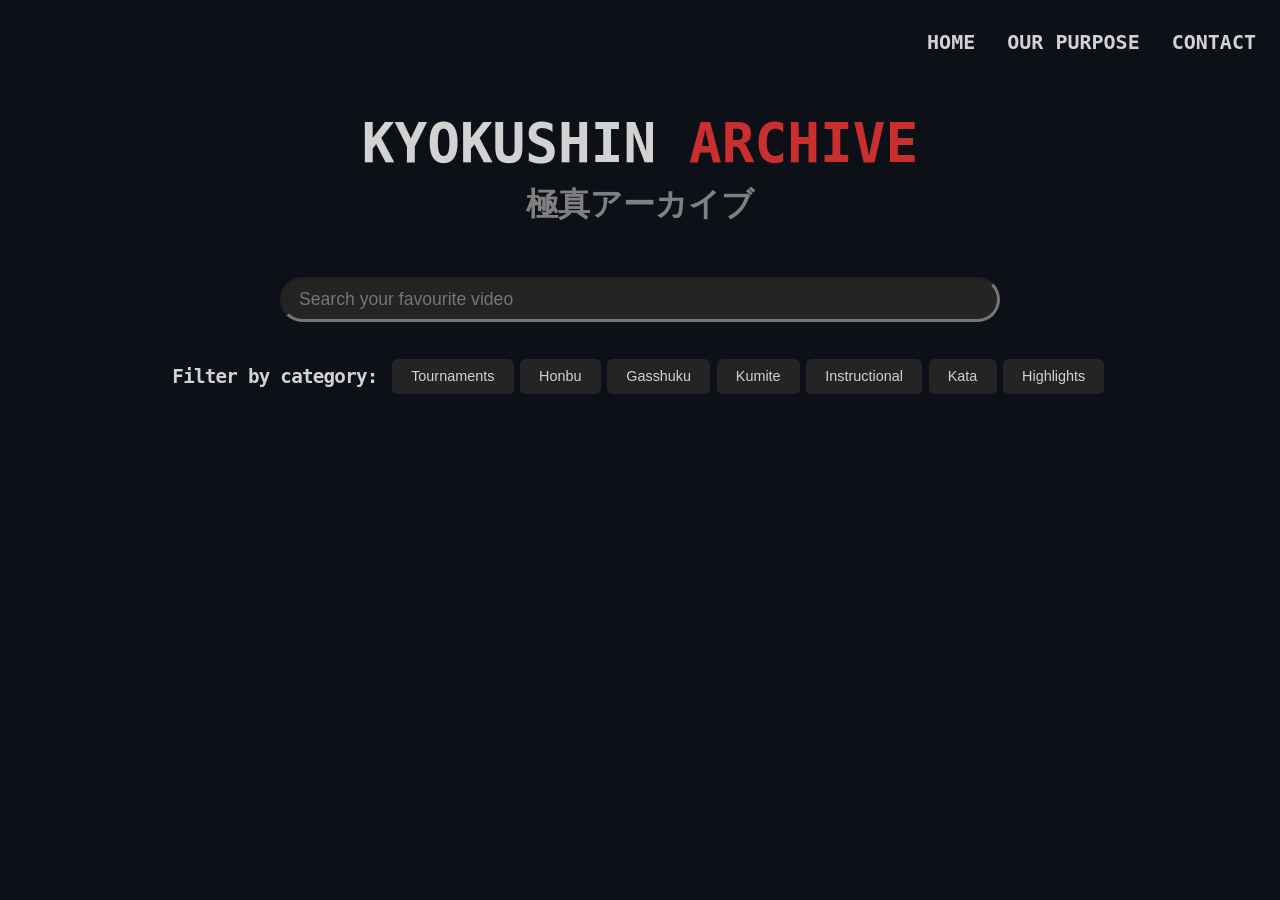
==== index.html @ af467fd6 "Add files via upload" ====
<!DOCTYPE html>
<html lang="en">
<head>
  <meta charset="UTF-8">
  <meta name="viewport" content="width=device-width, initial-scale=1.0">

  <meta name="author" content="Edgar Esparza">
  <meta name="description" content="A free, non-profit web portal that brings together all online Kyokushin content.">

  <link rel="shortcut icon" href="images/favicon_io/favicon.ico" type="image/x-icon">
  <link rel="stylesheet" href="style.css">
  <title>Kyokushin Archive</title>
</head>
<body>
  <!-- Header -->
  <header>
    <nav>
      <ul>
        <li><a href="">HOME</a></li>
        <li><a href="">OUR PURPOSE</a></li>
        <li><a href="">CONTACT</a></li>
      </ul>
   </nav>
  </header>

  <div id="title-container">
    <h1 id="title">KYOKUSHIN <span style="color: rgb(201, 47, 47);">ARCHIVE</span></h1>
    <h2 id="subtitle">極真アーカイブ</h2>
  </div>

  
  <div id="search-container">
    <input type="search" id="site-search" name="q" placeholder="Search your favourite video"/>
  </div>


  <div id="filter-section">
    <p>Filter by category: </p>
    
    <button>Tournaments</button>
    <button>Honbu</button>
    <button>Gasshuku</button>
    <button>Kumite</button>
    <button>Instructional</button>
    <button>Kata</button>
    <button>Highlights</button>
  </div>

  <div id="grid-videos"></div>
</body>
</html>
---- style.css ----
body {
    background-color: #0D1117;
    font-family: monospace, Arial, Helvetica, sans-serif;
    font-size: 1.25rem;
}

header {

}

p {
    font-size: 1.2rem;
    font-weight: 550;

    color: #d2d2d3;
    letter-spacing: -0.75px;
}

header nav {
  display: flex;
  justify-content: space-between;
  align-items: center;
  padding: 0.1rem 1rem;
}

header nav ul {
    display: flex;
    list-style-type: none;
    gap: 2rem;
    padding: 0;
    
    flex-grow: 1; 
    justify-content: flex-end; 
}

header nav a{
    text-decoration: none;
    color: #d2d2d3;
    font-weight: bolder;
}

header nav a:hover{
    color: #8a8a8a;
}

#title-container {
    display: flex;
    flex-direction: column;
    align-items: center;
    justify-content: center;
}

h1 {
    font-size: 3.4rem;
    font-family: monospace;
    color: #d2d2d3;
}


#title {
    margin-bottom: 0;
    user-select: none;
}

h2 {
    color: #8a8a8aea;
    font-size: 2rem;
}

#subtitle {
    font-family: Arial, Helvetica, sans-serif;
    margin-top: 0.5rem;
    user-select: none;
}

#search-container {
    display: flex;
    justify-content: center;
    padding: 1.5rem 0rem;


}

#site-search {
    height: 2.4rem;
    width: 45rem;
    font-size: 1.1rem;
    border-radius: 3.5rem;
    border-width: 0.19rem;

    background-color: #242424;
    color: #d2d2d3;
    padding: 1.2rem 1rem;
    transition: border-color 0.3s;

    

}

#site-search:focus {
    outline: none;
    border-color: rgb(201, 47, 47);
    transition: border-color 0.35s;
}

#filter-section {
    display: flex;
    align-items: center;
    justify-content: center;
    padding: 0rem 5rem;
}

#filter-section p {
    margin-right: 0.7rem;
}

#filter-section button {
    height: auto;
    margin: 0 0.2rem;

    padding: 0.6rem 1.2rem;
    font-size: 0.9rem;
    color: #d2d2d3;
    background-color: #242424;
    border-width: 0rem;
    border-color: #8a8a8a;
    border-radius: 0.35rem;
    
    font-weight: 505;

    transition: background-color ease-in-out 0.2s;

}

#filter-section button:hover {
    background-color: rgb(201, 47, 47);

    transition: background-color ease-in-out 0.1s;
}
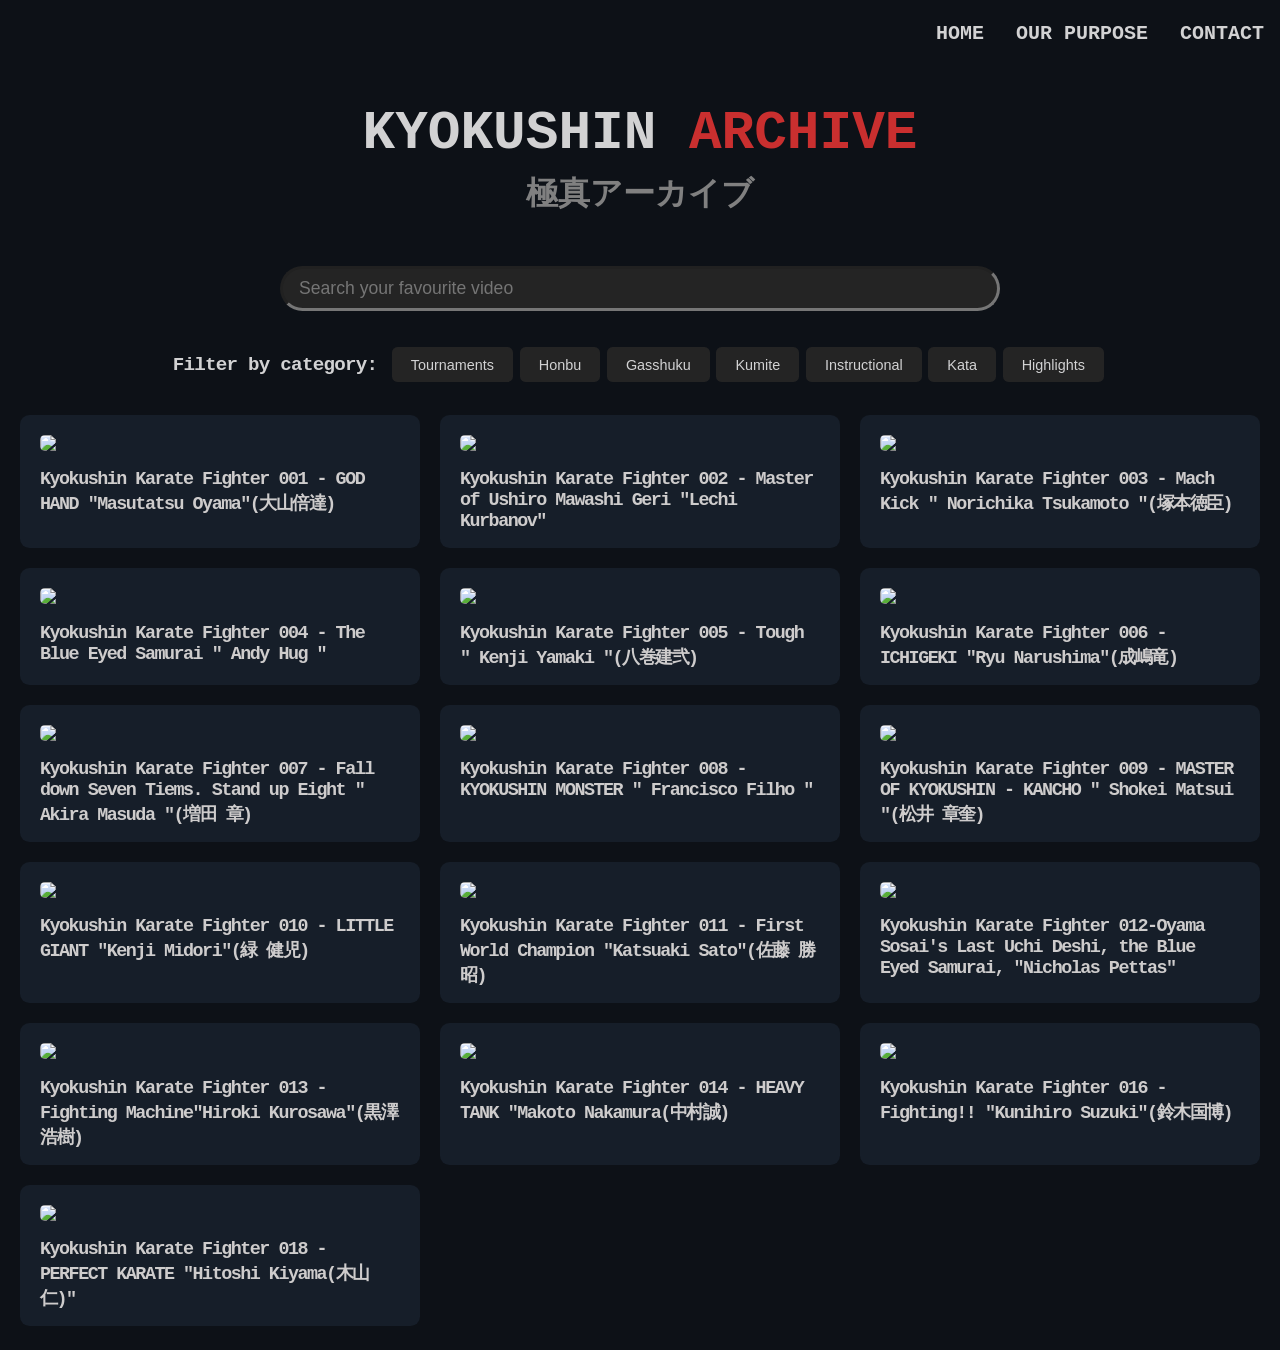
==== commit 8d517f84: "Implemented loading video cards from json + script that adds a video to json from a single yt link" ====
--- a/index.html
+++ b/index.html
@@ -4,11 +4,12 @@
   <meta charset="UTF-8">
   <meta name="viewport" content="width=device-width, initial-scale=1.0">
 
-  <meta name="author" content="Edgar Esparza">
+  <meta name="author" content="Edgar Esparza (31edgar)">
   <meta name="description" content="A free, non-profit web portal that brings together all online Kyokushin content.">
 
   <link rel="shortcut icon" href="images/favicon_io/favicon.ico" type="image/x-icon">
   <link rel="stylesheet" href="style.css">
+  <script src="app.js" defer></script>
   <title>Kyokushin Archive</title>
 </head>
 <body>
@@ -28,7 +29,7 @@
     <h2 id="subtitle">極真アーカイブ</h2>
   </div>
 
-  
+
   <div id="search-container">
     <input type="search" id="site-search" name="q" placeholder="Search your favourite video"/>
   </div>
--- a/style.css
+++ b/style.css
@@ -1,13 +1,20 @@
+html, body {
+  width: 100%;
+  max-width: 100%;
+  overflow-x: hidden; /* Oculta cualquier elemento que sobresalga a los lados */
+  margin: 0;
+  padding: 0;
+}
 
+/* Incluye borders y paddings dentro del ancho total de los elementos */
+*, *::before, *::after {
+  box-sizing: border-box;
+}
 
 body {
     background-color: #0D1117;
     font-family: monospace, Arial, Helvetica, sans-serif;
     font-size: 1.25rem;
-}
-
-header {
-
 }
 
 p {
@@ -139,3 +146,45 @@
 
     transition: background-color ease-in-out 0.1s;
 }
+
+#grid-videos {
+    display: grid;
+
+    grid-template-columns: repeat(auto-fit, minmax(300px, 1fr));
+    gap: 20px;
+    padding: 20px;
+    width: 100%;
+
+    max-width: 1680px; 
+    margin: 0 auto;
+}
+
+.card {
+    display: flex;
+    flex-direction: column;
+    padding: 20px;
+    background-color: #161e29;
+    border-radius: 0.6rem;
+    width: 100%;
+
+    transition: width height ease 0.3s;
+
+}
+
+.card:hover {
+    width: 101%;
+    height: 101%;
+
+    transition: all ease 0.5s;
+}
+
+.card h3 {
+    color: #cecccc;
+    letter-spacing: -1.5px;
+    font-size: 1.15rem;
+    margin-bottom: -0.25rem;
+}
+
+.card img {
+    border-radius: 0.3rem;
+}
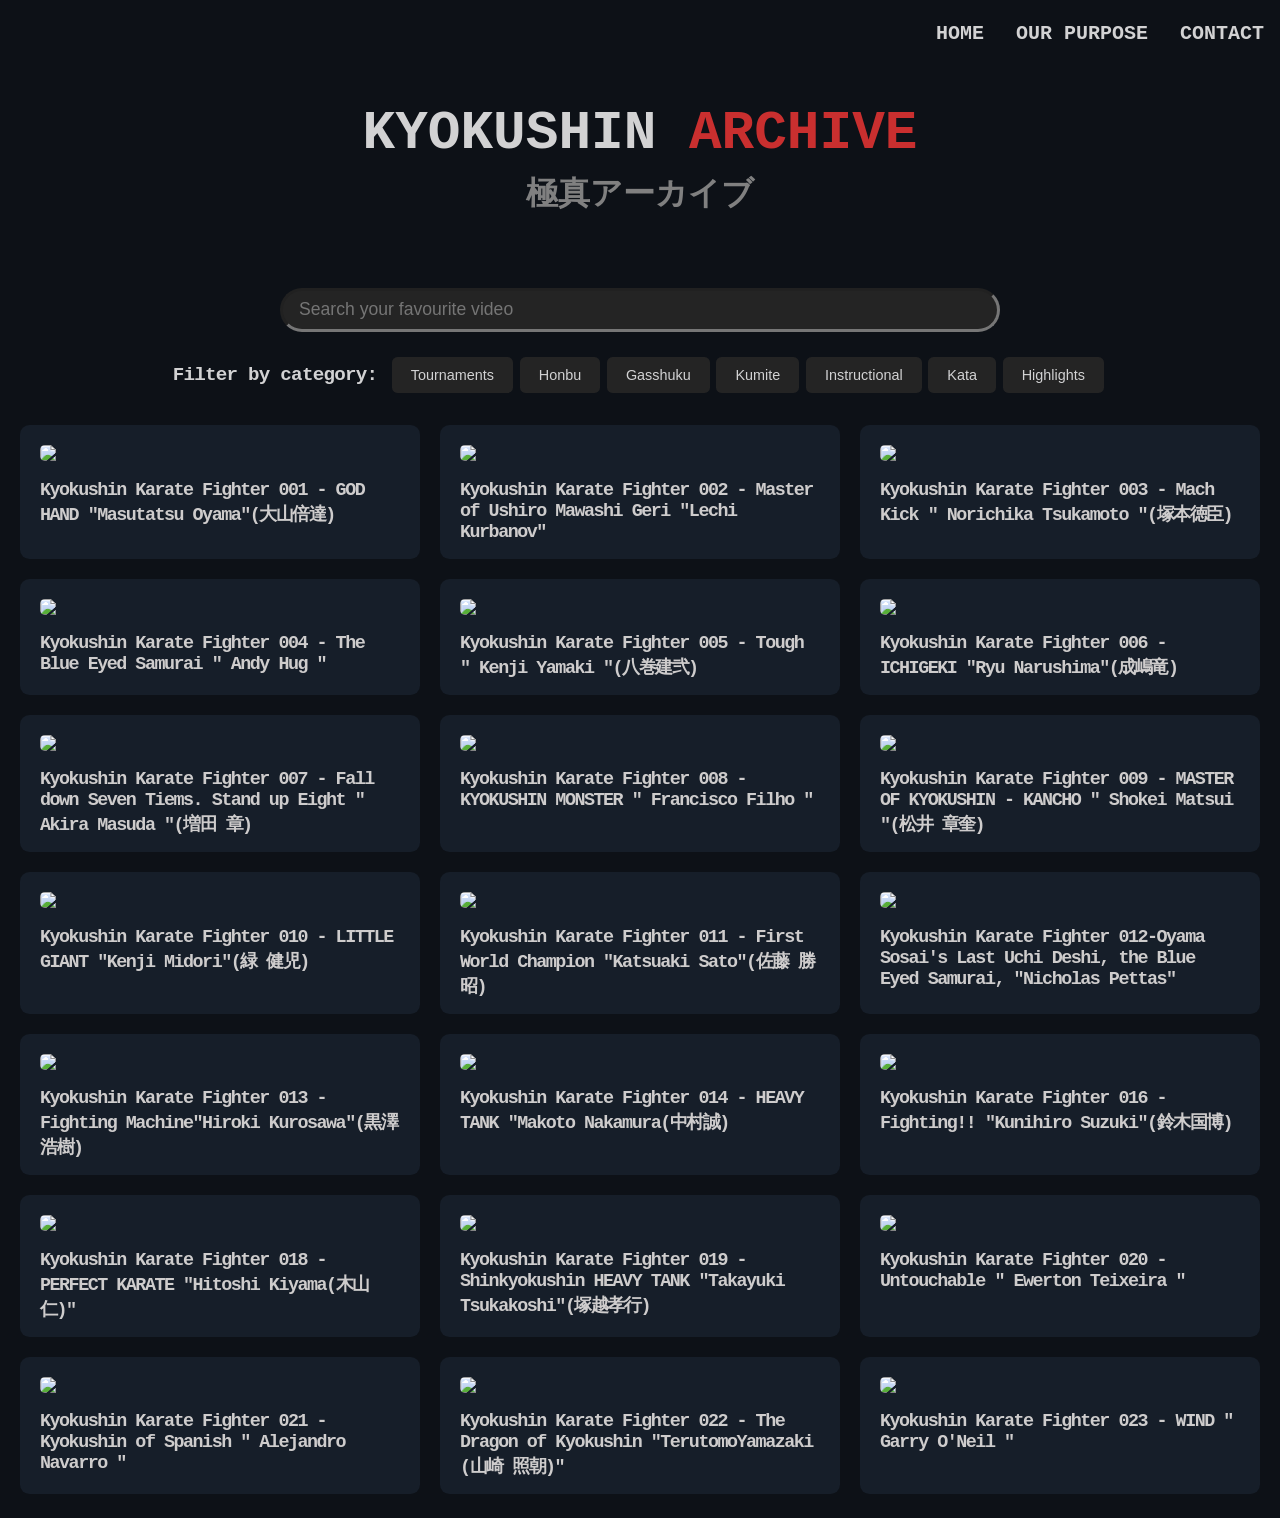
==== commit cf9035e6: "- Finally working: from today everyone can watch videos here - Added a little explanation about the " ====
--- a/index.html
+++ b/index.html
@@ -17,8 +17,8 @@
   <header>
     <nav>
       <ul>
-        <li><a href="">HOME</a></li>
-        <li><a href="">OUR PURPOSE</a></li>
+        <li><a href="#">HOME</a></li>
+        <li><a href="purpose.html">OUR PURPOSE</a></li>
         <li><a href="">CONTACT</a></li>
       </ul>
    </nav>
@@ -48,5 +48,13 @@
   </div>
 
   <div id="grid-videos"></div>
+
+  <dialog id="video-modal">
+    <button id="close-button-modal">&times</button>
+    <iframe id="iframe-modal" frameborder="0" allowfullscreen></iframe>
+    <h3 id="h3-modal"></h3>
+    <hr>
+    <p id="p-modal"></p>
+  </dialog>
 </body>
 </html>
--- a/style.css
+++ b/style.css
@@ -1,3 +1,6 @@
+/* Author: 31edgar */
+
+/* HOME STYLES */
 html, body {
   width: 100%;
   max-width: 100%;
@@ -80,14 +83,13 @@
     font-family: Arial, Helvetica, sans-serif;
     margin-top: 0.5rem;
     user-select: none;
+    margin-bottom: 3.7rem;
 }
 
 #search-container {
     display: flex;
     justify-content: center;
-    padding: 1.5rem 0rem;
-
-
+    padding: 0.8rem 0rem;
 }
 
 #site-search {
@@ -101,9 +103,6 @@
     color: #d2d2d3;
     padding: 1.2rem 1rem;
     transition: border-color 0.3s;
-
-    
-
 }
 
 #site-search:focus {
@@ -167,15 +166,20 @@
     border-radius: 0.6rem;
     width: 100%;
 
-    transition: width height ease 0.3s;
-
+    transition: background-color ease 1s;
 }
 
 .card:hover {
-    width: 101%;
-    height: 101%;
-
-    transition: all ease 0.5s;
+    background-color: #222d3b;
+
+    transition: all ease 0.12s;
+    cursor: pointer;
+    user-select: none;
+}
+
+.card:active {
+    background-color: #2d3a4b;
+    transition: all ease 0.1s;
 }
 
 .card h3 {
@@ -187,4 +191,98 @@
 
 .card img {
     border-radius: 0.3rem;
-}+}
+
+#video-modal {
+    width: 75%;
+    height: 85%;
+    border: 8px solid #8a8a8a;
+    border-radius: 0.3rem;
+    background-color: #161e29;
+    padding-top: 0.6%;
+}
+
+#video-modal[open] {
+    display: flex;
+    flex-direction: column;
+}
+
+#video-modal::backdrop {
+  background-color: rgba(0, 0, 0, 0.7);
+}
+
+#close-button-modal {
+    display: inline-flex;
+    align-items: center;
+    justify-content: center;
+    width: 2.5%;
+    height: 3.9%;
+    border: 0px;
+    border-radius: 0.2rem;
+    background-color: rgb(201, 47, 47);
+    color: #c4c4c4;
+    font-weight: 900;
+    font-size: 1.3rem;
+
+    margin-left: 97.5%;
+    margin-bottom: 1%;
+
+    transition: background-color ease 0.1s;
+}
+
+#close-button-modal:hover {
+    background-color: rgb(160, 28, 28);
+
+    transition: background-color ease 0.1s;
+}
+
+#close-button-modal:active {
+    font-size: 1rem;
+
+    transition: font-size ease 0.1s;
+}
+
+#video-modal iframe {
+    height: 80%;
+}
+
+#video-modal h3 {
+    color: #d2d2d3;
+    letter-spacing: -1px;
+    margin-bottom: 0;
+    font-size: 1.6rem;
+}
+
+hr {
+    width: 100%;
+    height: 5px;
+    border: 0px;
+
+    border-radius: 0.11rem;
+    background-color: rgb(201, 47, 47);
+}
+
+#video-modal p {
+    color: #9c9c9c;
+    letter-spacing: -1px;
+    margin-top: 0.4rem;
+    font-size: 1.2rem;
+}
+
+/* PURPOSE STYLES */
+
+#purpose-title {
+    color:#8a8a8a;
+}
+
+#purpose-text-container {
+    display: flex;
+    flex-direction: column;
+    align-items: center;
+    justify-content: center;
+}
+
+#purpose-text-container p {
+    width: 50%;
+}
+
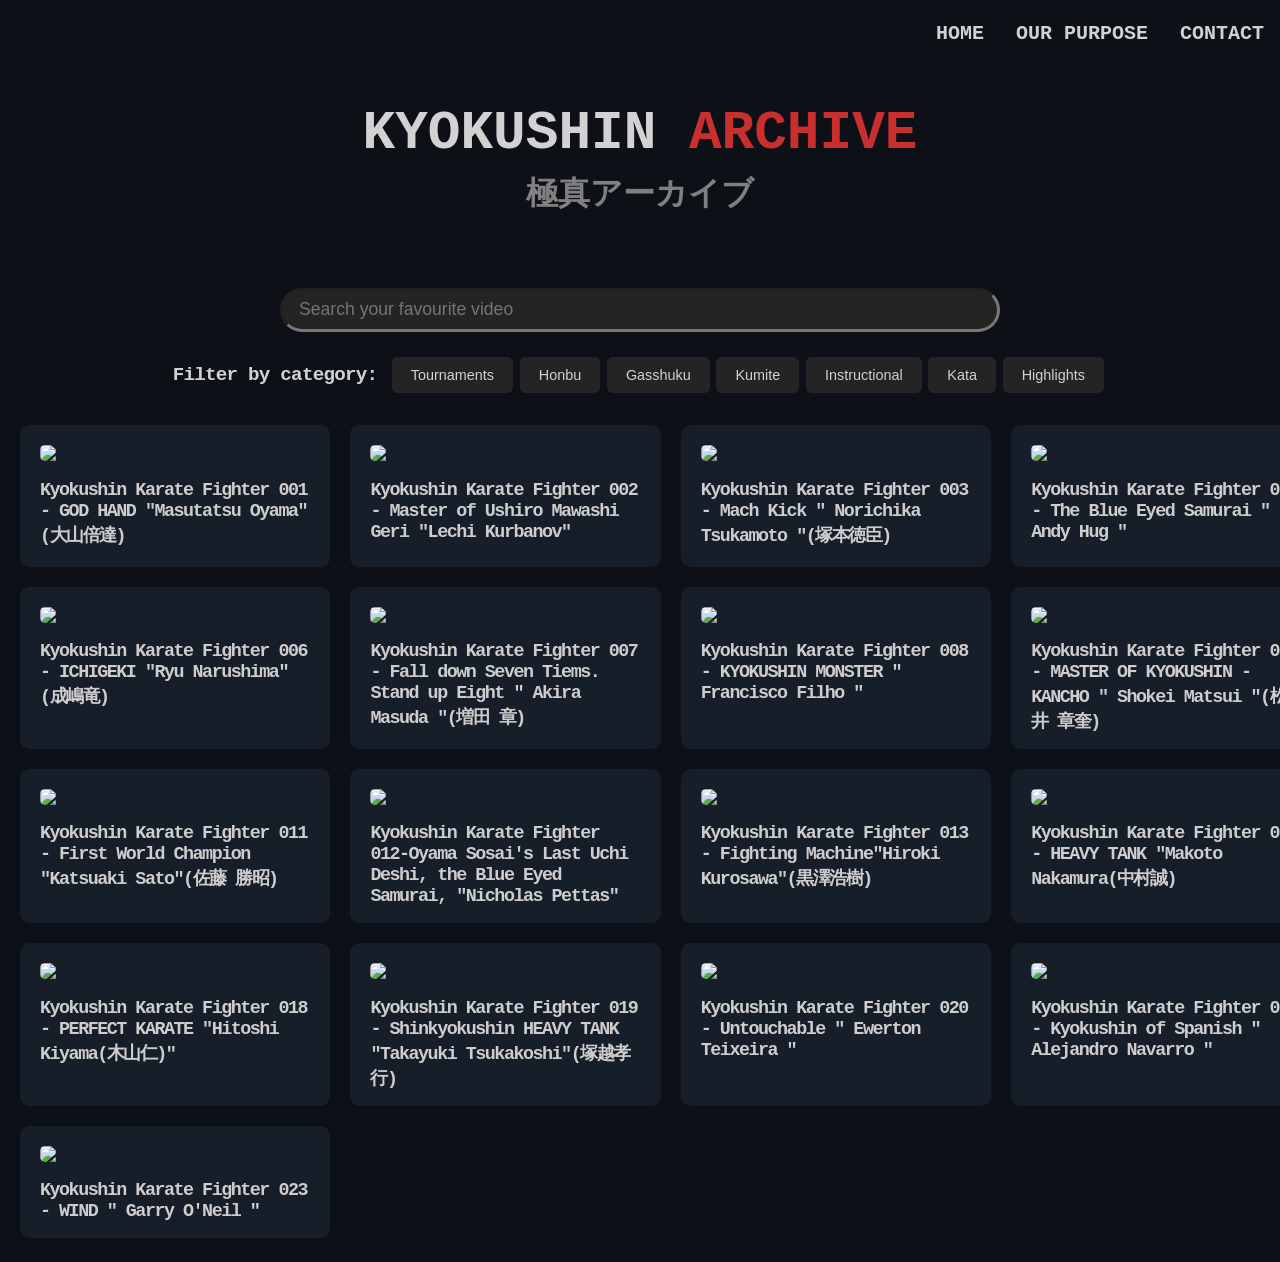
==== commit 98e3b775: "- Search system included (only by title) - Soon I will add new videos, categories and filtered searc" ====
--- a/index.html
+++ b/index.html
@@ -31,7 +31,9 @@
 
 
   <div id="search-container">
-    <input type="search" id="site-search" name="q" placeholder="Search your favourite video"/>
+    <form id="form-search">
+      <input type="search" id="site-search" name="q" placeholder="Search your favourite video"/>
+    </form>
   </div>
 
 
@@ -47,14 +49,14 @@
     <button>Highlights</button>
   </div>
 
-  <div id="grid-videos"></div>
+  <div id="grid-videos"></div> 
 
   <dialog id="video-modal">
     <button id="close-button-modal">&times</button>
     <iframe id="iframe-modal" frameborder="0" allowfullscreen></iframe>
     <h3 id="h3-modal"></h3>
     <hr>
-    <p id="p-modal"></p>
+    <p id="p-modal"></p> 
   </dialog>
 </body>
 </html>
--- a/style.css
+++ b/style.css
@@ -149,7 +149,7 @@
 #grid-videos {
     display: grid;
 
-    grid-template-columns: repeat(auto-fit, minmax(300px, 1fr));
+    grid-template-columns: repeat(5, 1fr);
     gap: 20px;
     padding: 20px;
     width: 100%;
@@ -164,7 +164,7 @@
     padding: 20px;
     background-color: #161e29;
     border-radius: 0.6rem;
-    width: 100%;
+    width: 19.4rem;
 
     transition: background-color ease 1s;
 }
@@ -232,6 +232,7 @@
 
 #close-button-modal:hover {
     background-color: rgb(160, 28, 28);
+    cursor: pointer;
 
     transition: background-color ease 0.1s;
 }
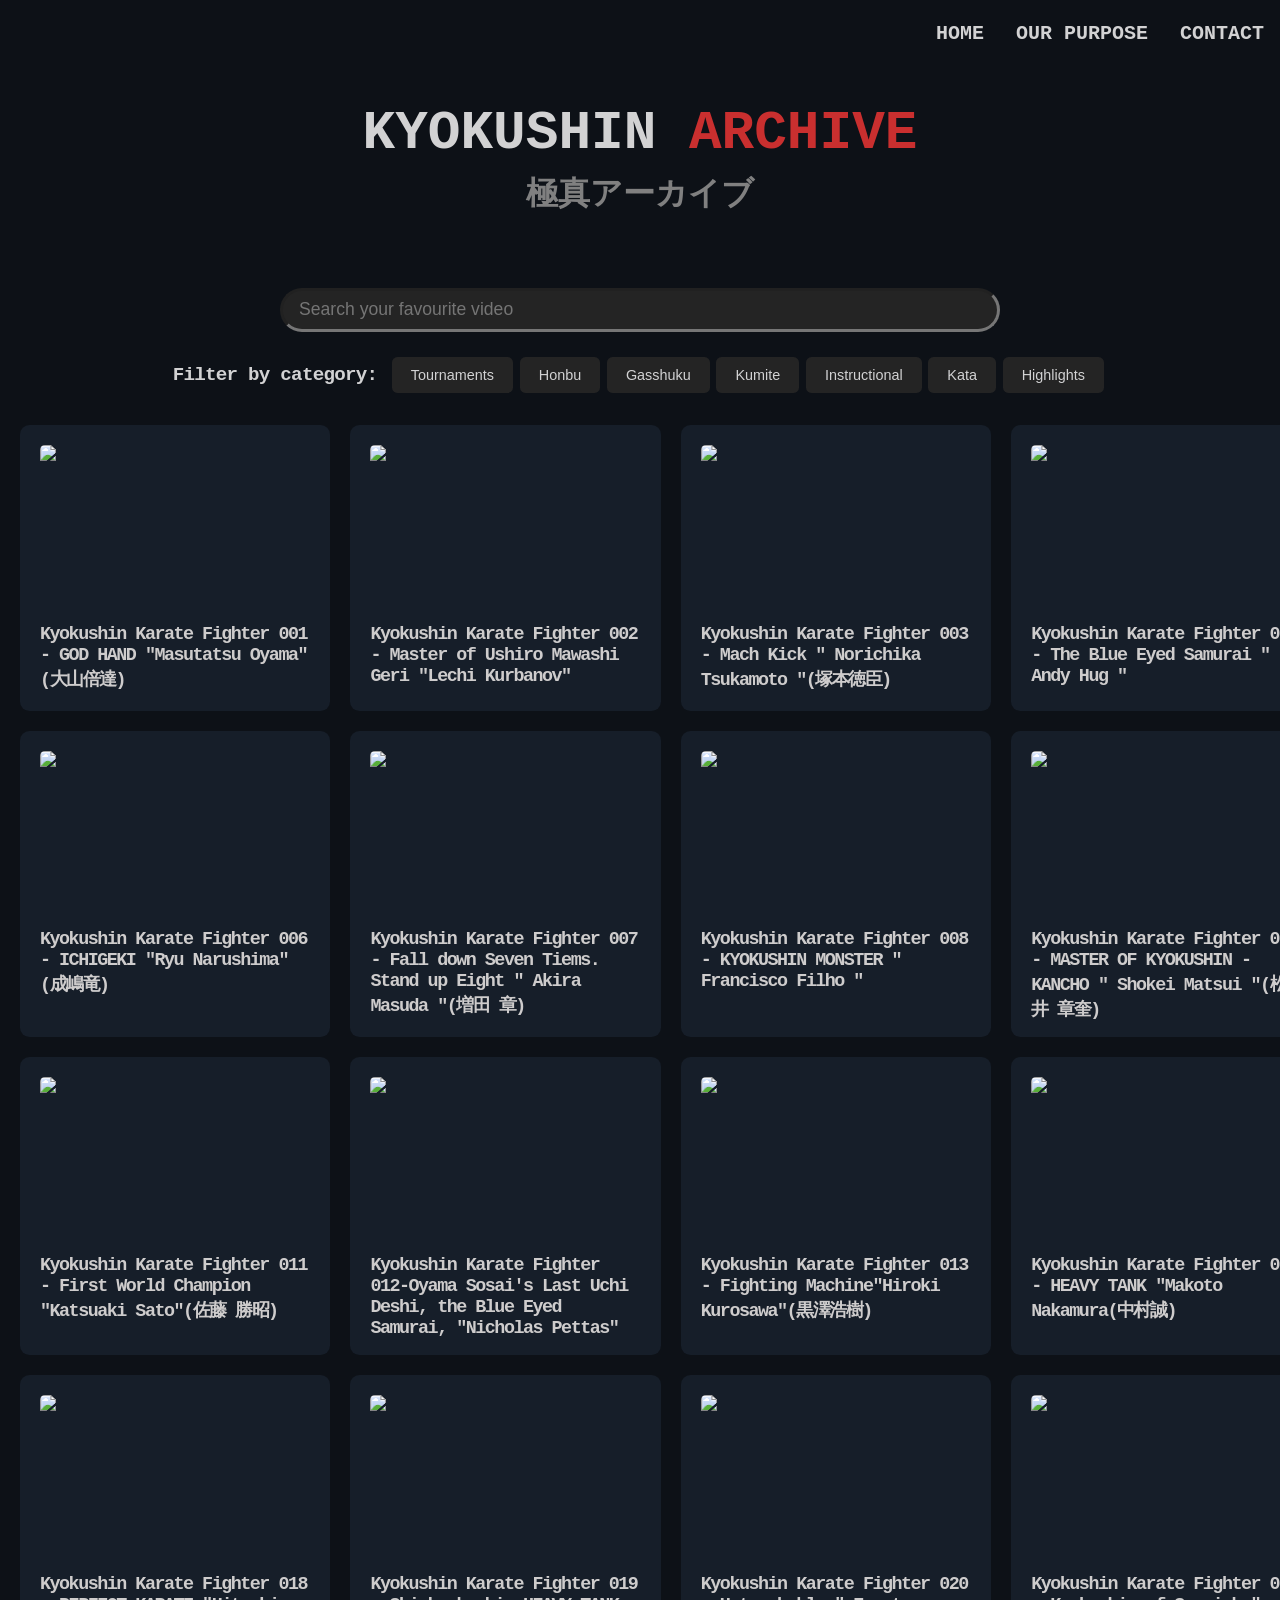
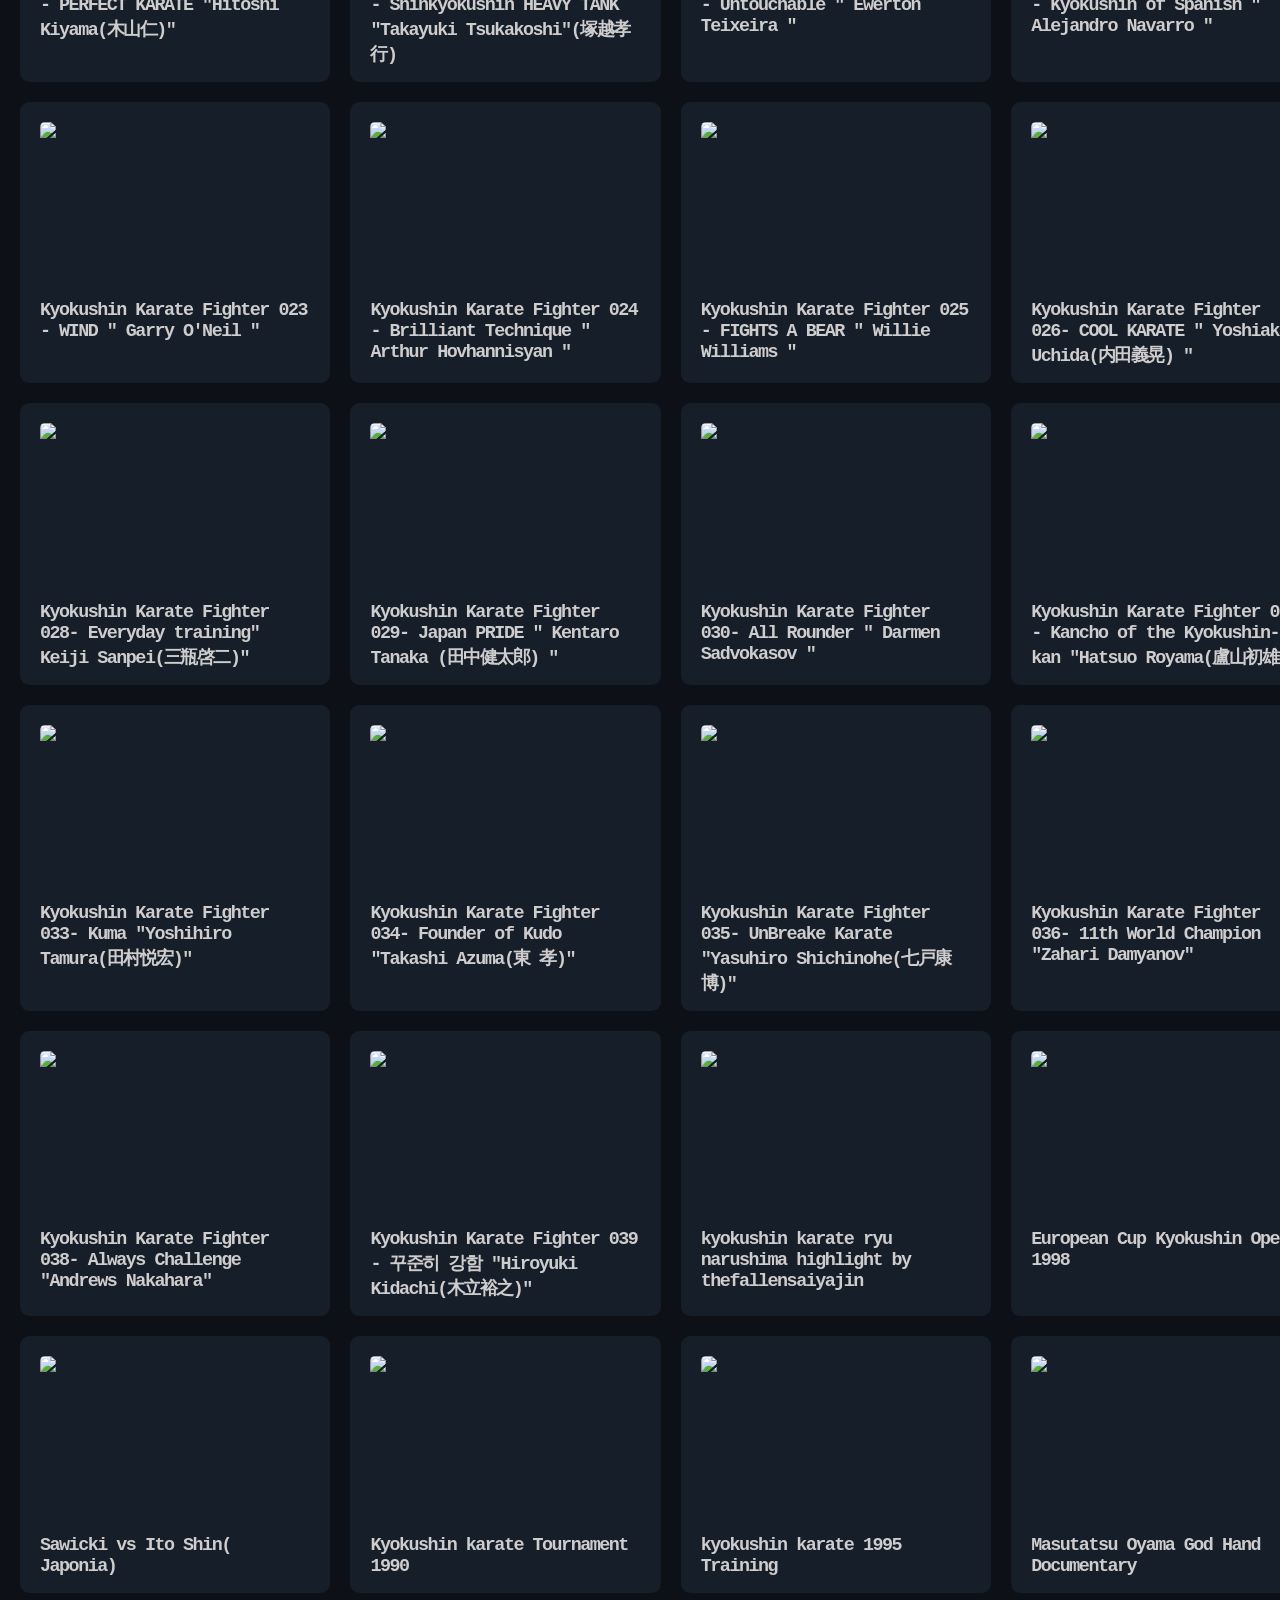
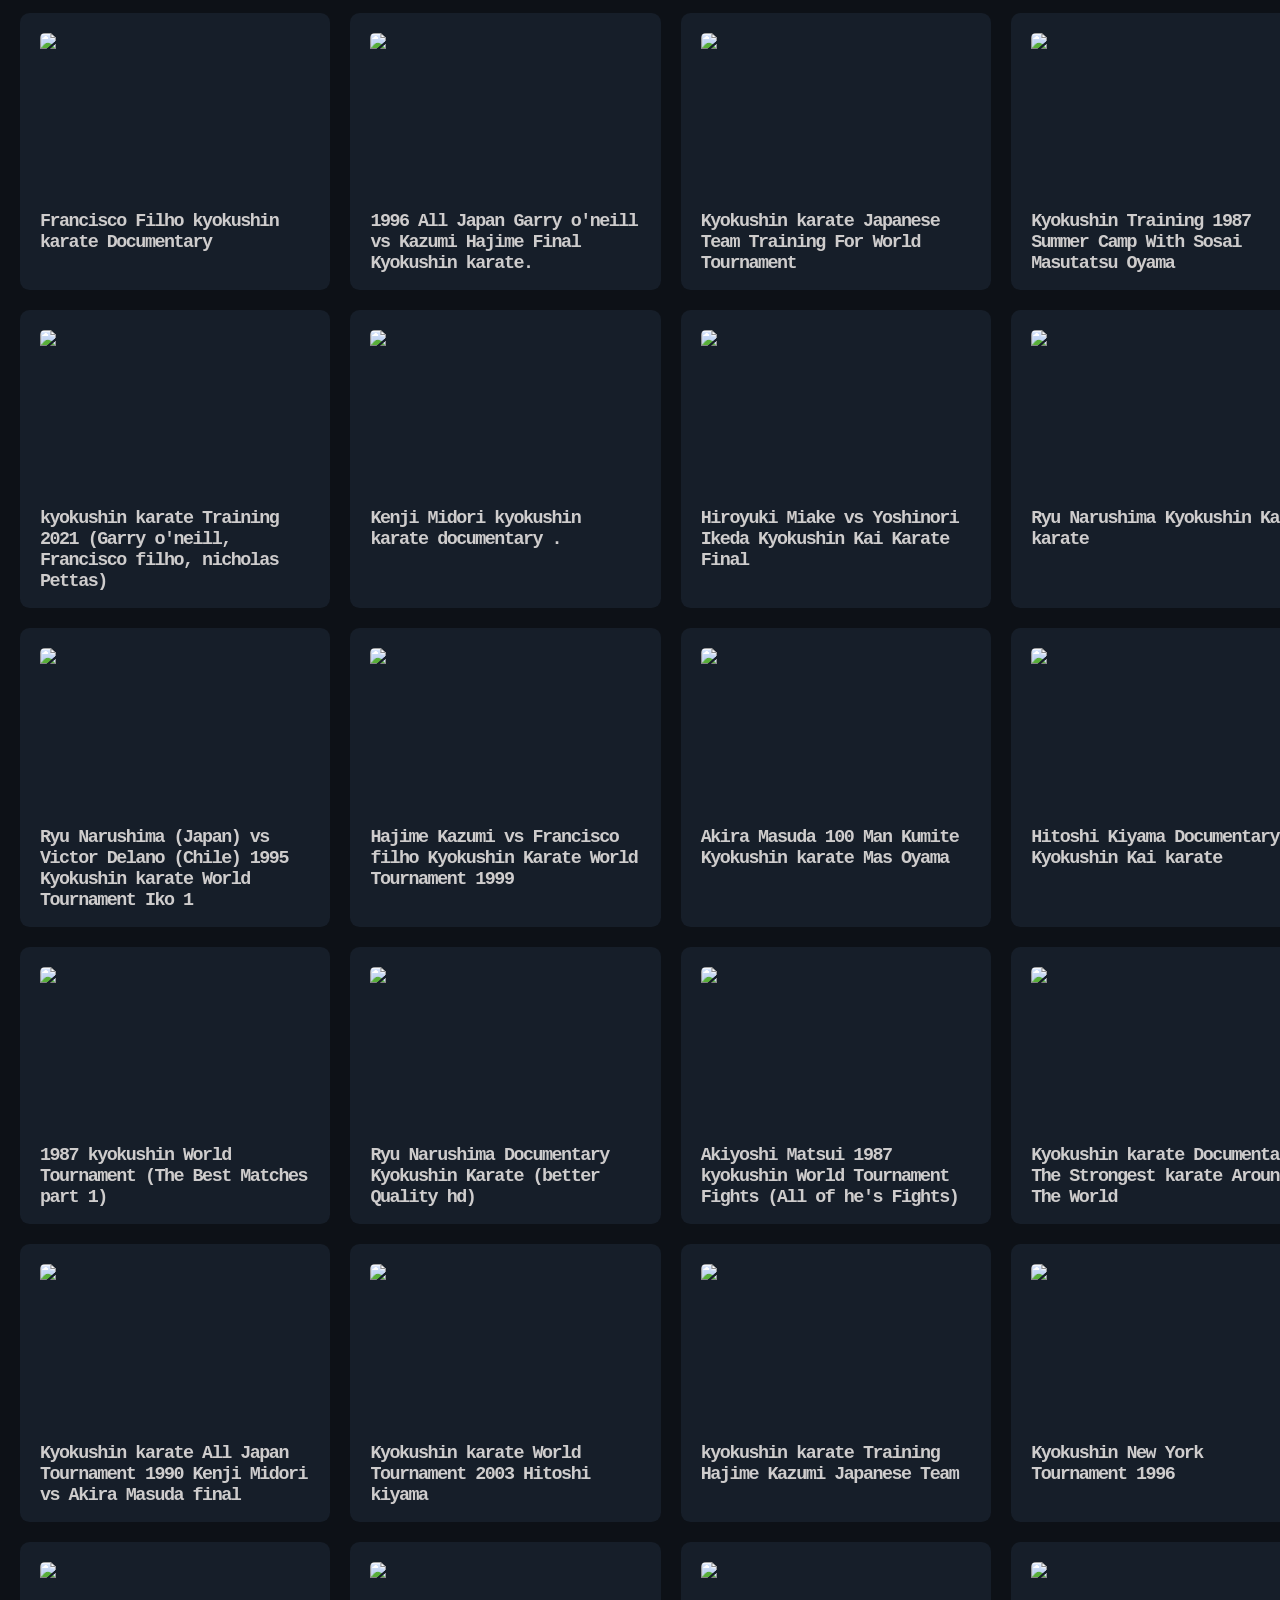
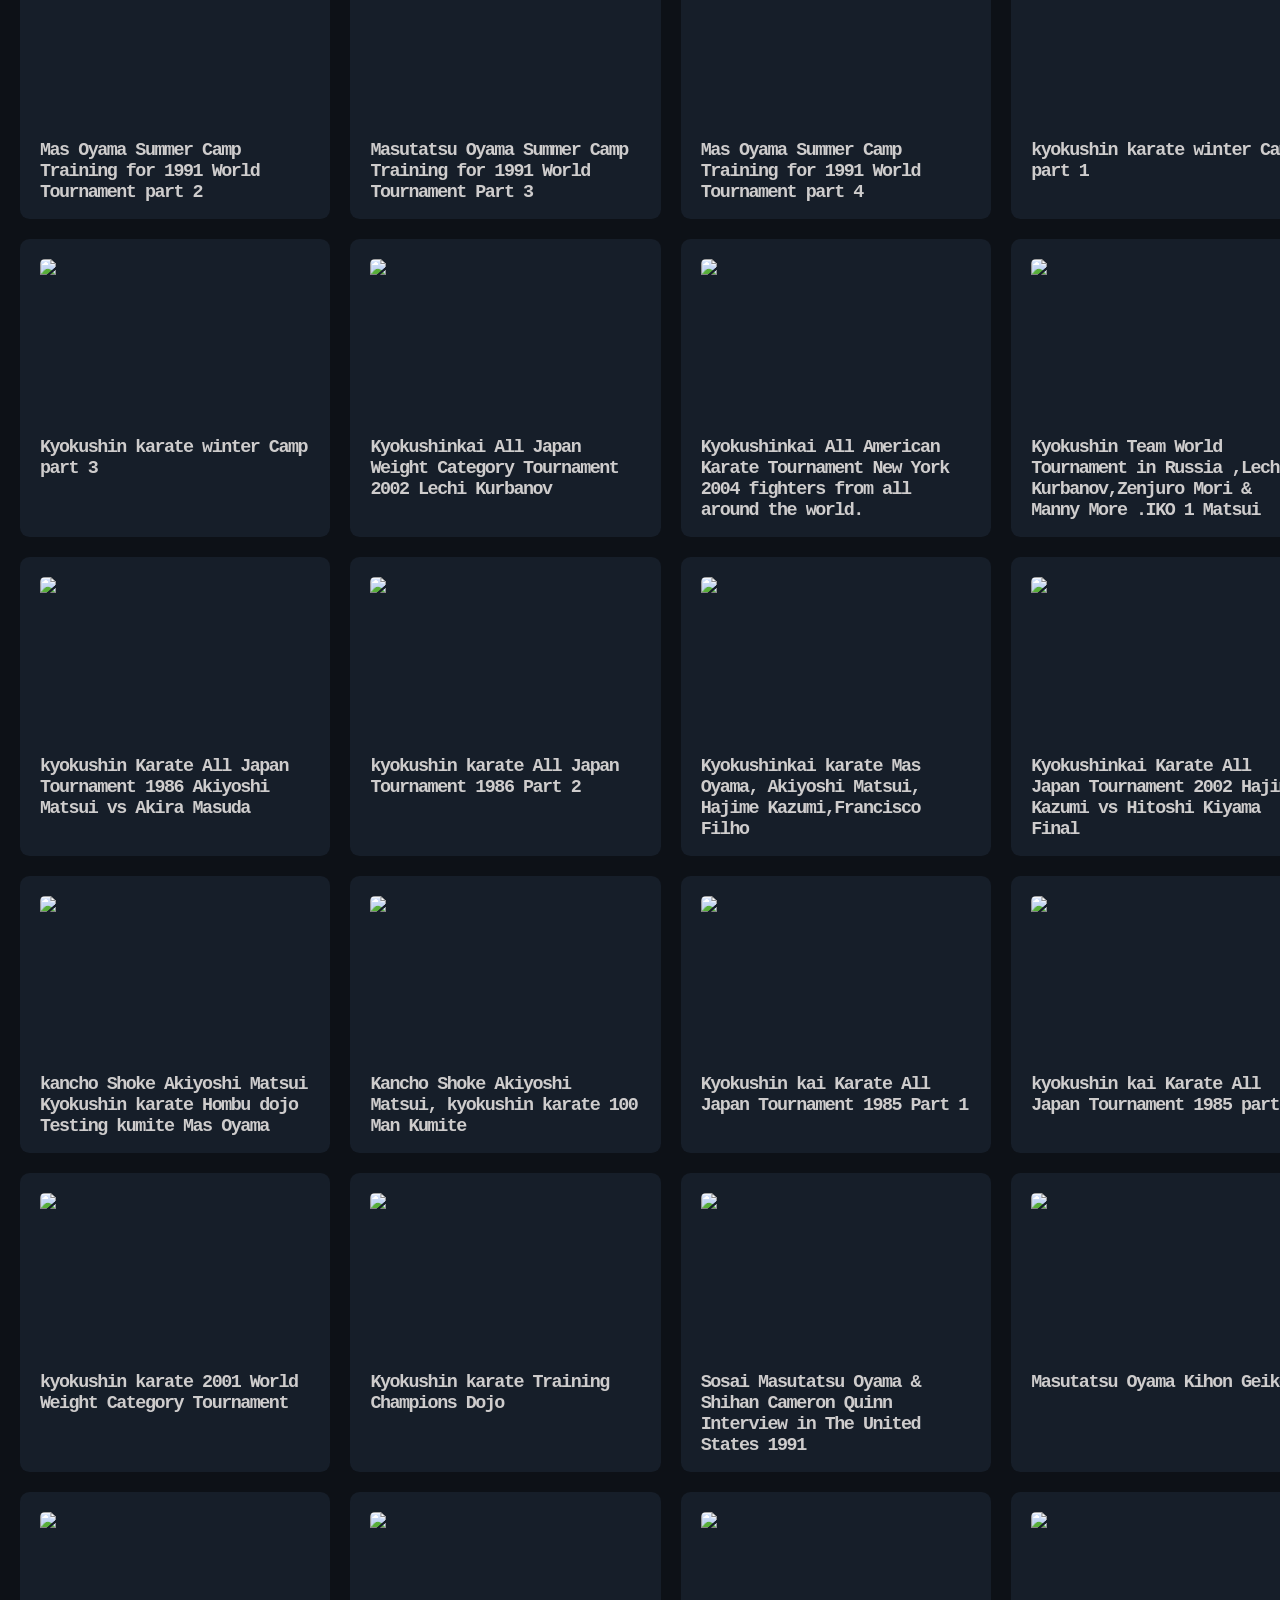
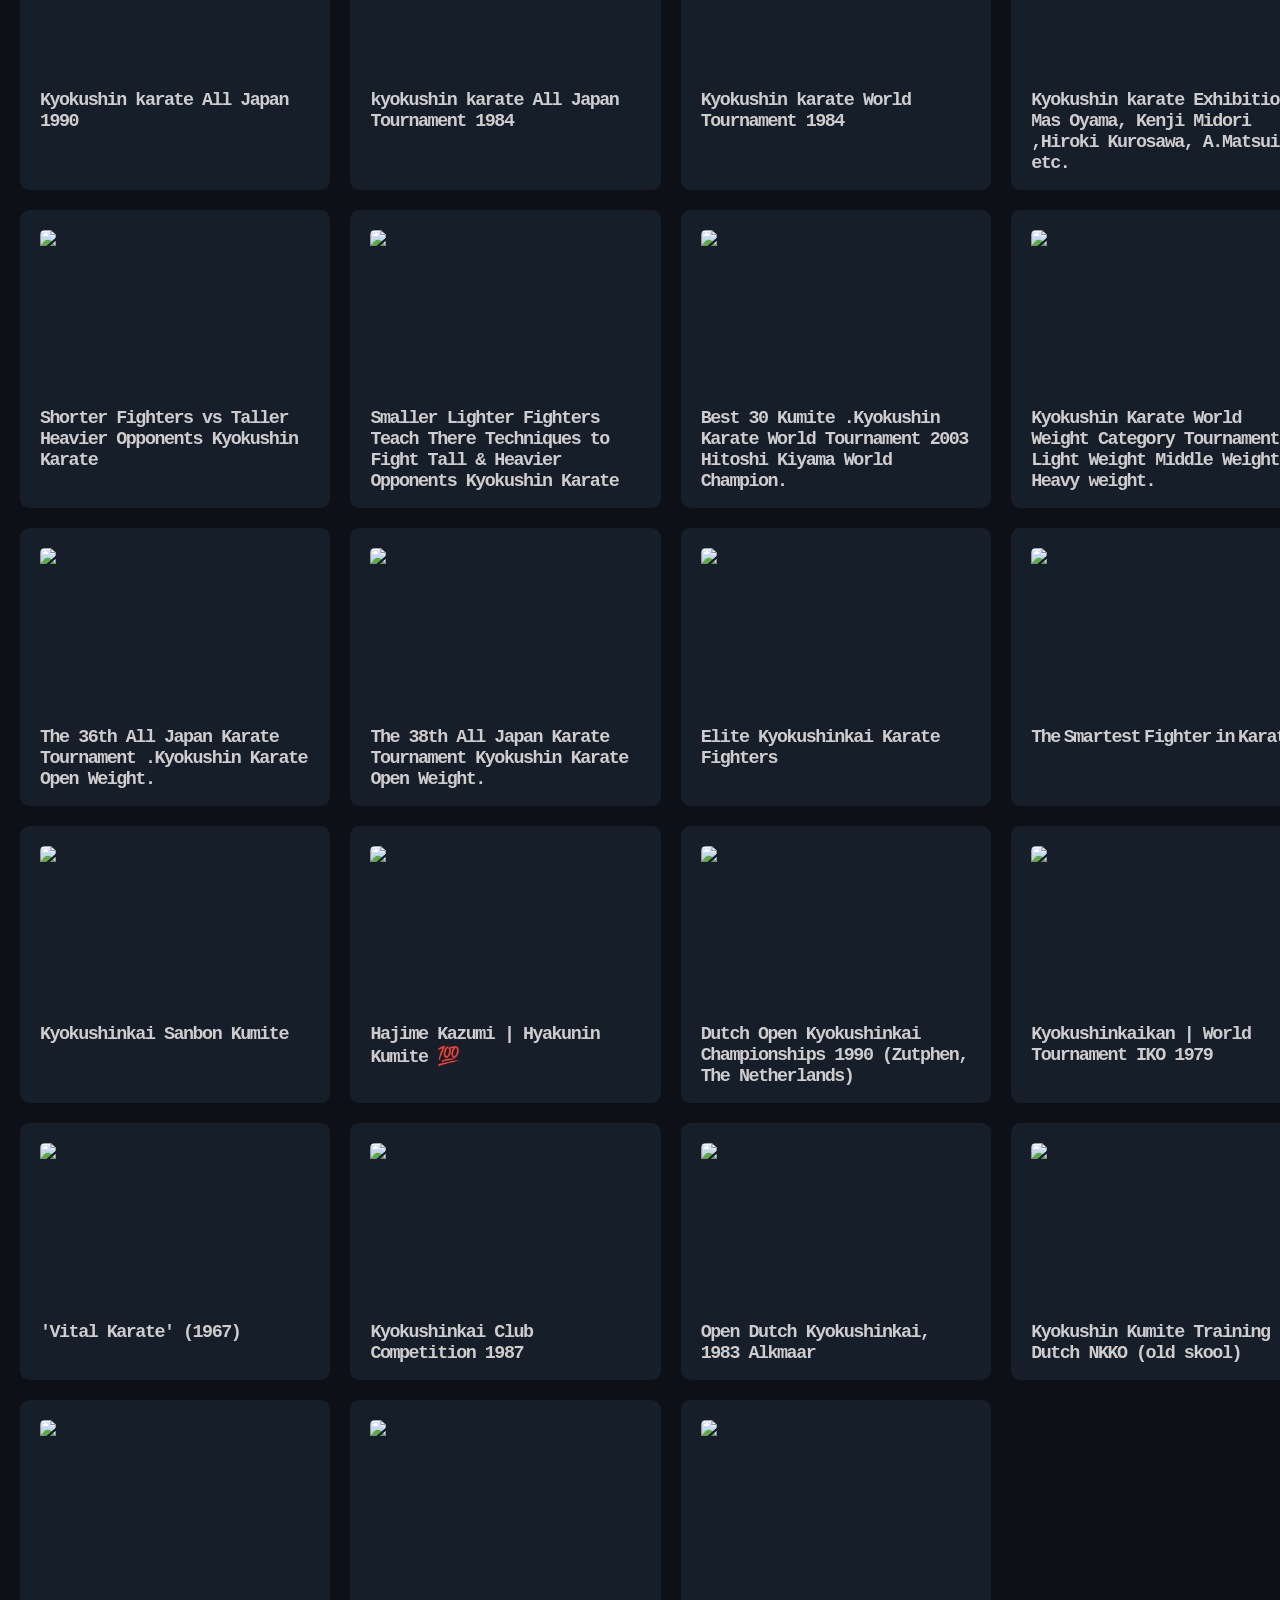
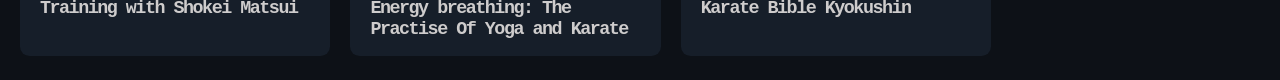
==== commit 97074eed: "- Contact form page prototype added" ====
--- a/index.html
+++ b/index.html
@@ -19,7 +19,7 @@
       <ul>
         <li><a href="#">HOME</a></li>
         <li><a href="purpose.html">OUR PURPOSE</a></li>
-        <li><a href="">CONTACT</a></li>
+        <li><a href="contact.html">CONTACT</a></li>
       </ul>
    </nav>
   </header>
--- a/style.css
+++ b/style.css
@@ -191,6 +191,8 @@
 
 .card img {
     border-radius: 0.3rem;
+    object-fit: cover;
+    height: 10rem;
 }
 
 #video-modal {
@@ -270,20 +272,90 @@
     font-size: 1.2rem;
 }
 
-/* PURPOSE STYLES */
-
-#purpose-title {
+/* SECITON STYLES */
+
+.section-title {
     color:#8a8a8a;
 }
 
-#purpose-text-container {
+.section-container {
     display: flex;
     flex-direction: column;
     align-items: center;
     justify-content: center;
 }
 
-#purpose-text-container p {
+.section-container p {
     width: 50%;
 }
 
+/* FORM STYLES */
+
+.contact-form {
+    display: flex;
+    flex-direction: column;
+    justify-content: center;
+}
+
+.form-group {
+    display: flex;
+    justify-content: space-between;
+    margin-bottom: 0.5rem;
+}
+
+.form-group label {
+    color:#8a8a8a;
+    margin-right: 3rem;
+    letter-spacing: -1px;
+
+}
+
+.form-group input {
+    width: 30rem;
+    height: 2rem;
+    font-size: 1.1rem;
+    font-family: monospace, Arial, Helvetica, sans-serif;
+    letter-spacing: -0.8px;
+    background-color: #b2b3b3;
+}
+
+.form-group textarea {
+    width: 30rem;
+    font-size: 1rem;
+    letter-spacing: -0.8px;
+    font-family: monospace, Arial, Helvetica, sans-serif;
+    resize: none;
+    background-color: #b2b3b3;
+}
+
+.submit-btn {
+    height: auto;
+    margin-left: 8.5rem;
+
+    padding: 0.6rem 1.2rem;
+    font-size: 0.9rem;
+    color: #d2d2d3;
+    border-width: 0rem;
+    border-color: #8a8a8a;
+    background-color: rgb(201, 47, 47);
+    border-radius: 0.35rem;
+
+
+    
+    font-weight: 505;
+
+    transition: background-color ease-in-out 0.2s;
+
+}
+
+.submit-btn:hover {
+    background-color: #242424;
+
+    transition: background-color ease-in-out 0.1s;
+}
+
+.submit-btn:active {
+    background-color: #333333;
+    transition: background-color ease-in-out 0.1s;
+
+}
